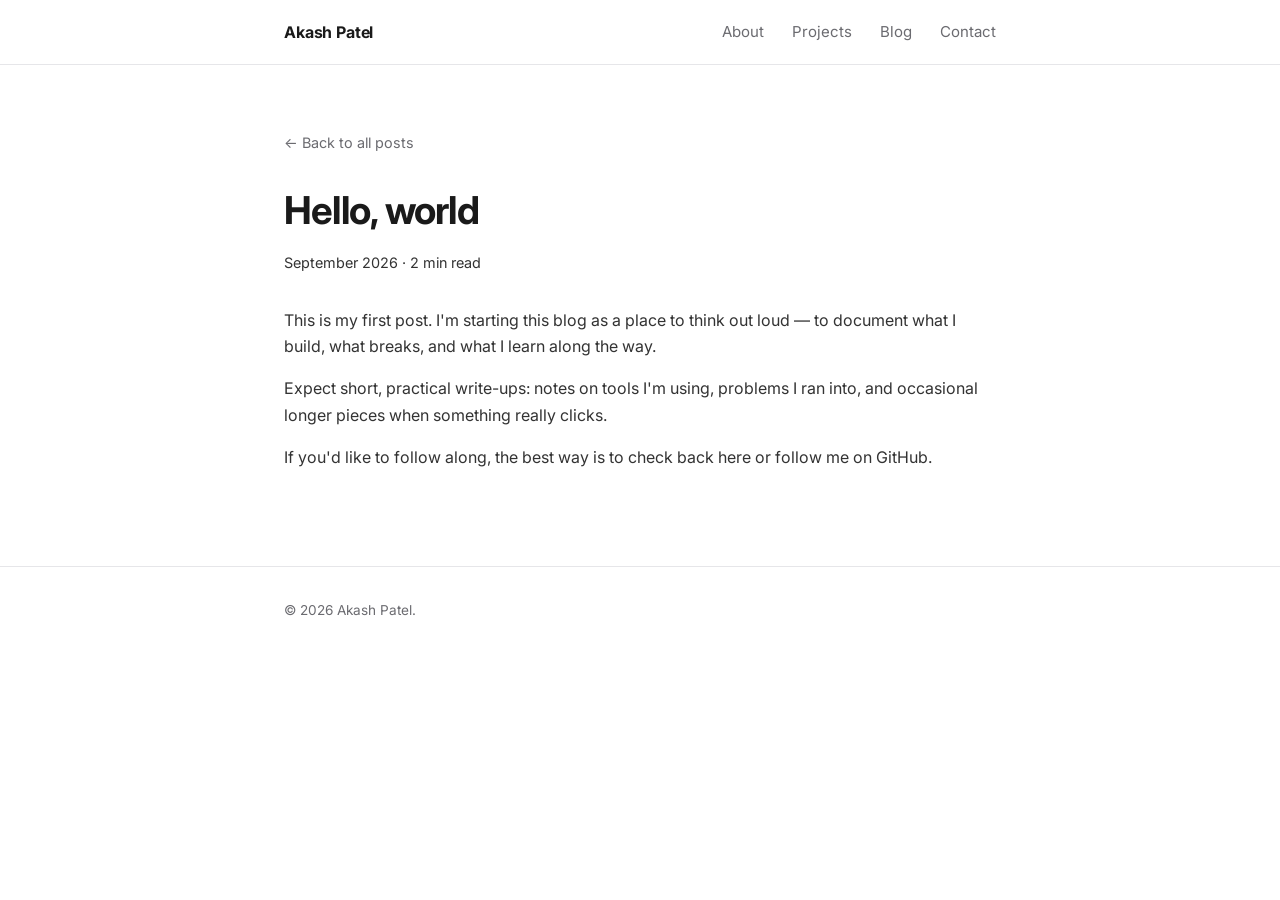
==== posts/hello-world.html @ 1980b05e "Add portfolio site: hero, about, projects, blog, contact" ====
<!DOCTYPE html>
<html lang="en">
<head>
  <meta charset="UTF-8" />
  <meta name="viewport" content="width=device-width, initial-scale=1.0" />
  <title>Hello, world — Akash Patel</title>
  <meta name="description" content="Why I'm starting to write, and what to expect here." />
  <link rel="preconnect" href="https://fonts.googleapis.com" />
  <link rel="preconnect" href="https://fonts.gstatic.com" crossorigin />
  <link href="https://fonts.googleapis.com/css2?family=Inter:wght@400;500;600;700&display=swap" rel="stylesheet" />
  <link rel="stylesheet" href="../styles.css" />
</head>
<body>
  <header class="site-header">
    <nav class="nav container">
      <a href="../index.html" class="nav__brand">Akash Patel</a>
      <ul class="nav__links">
        <li><a href="../index.html#about">About</a></li>
        <li><a href="../index.html#projects">Projects</a></li>
        <li><a href="../index.html#blog">Blog</a></li>
        <li><a href="../index.html#contact">Contact</a></li>
      </ul>
    </nav>
  </header>

  <main class="article container">
    <a href="../index.html#blog" class="article__back">← Back to all posts</a>
    <h1>Hello, world</h1>
    <p class="article__meta">September 2026 · 2 min read</p>

    <p>
      This is my first post. I'm starting this blog as a place to think out loud —
      to document what I build, what breaks, and what I learn along the way.
    </p>
    <p>
      Expect short, practical write-ups: notes on tools I'm using, problems I ran
      into, and occasional longer pieces when something really clicks.
    </p>
    <p>
      If you'd like to follow along, the best way is to check back here or follow
      me on GitHub.
    </p>
  </main>

  <footer class="site-footer">
    <div class="container">
      <p>© <span id="year"></span> Akash Patel.</p>
    </div>
  </footer>

  <script src="../script.js"></script>
</body>
</html>
---- styles.css ----
:root {
  --bg: #ffffff;
  --bg-soft: #f7f7f8;
  --text: #1a1a1a;
  --text-muted: #6b6b70;
  --border: #e6e6e9;
  --accent: #2563eb;
  --accent-soft: #eff4ff;
  --radius: 12px;
  --max-width: 760px;
}

* { box-sizing: border-box; }

html { scroll-behavior: smooth; }

body {
  margin: 0;
  font-family: "Inter", -apple-system, BlinkMacSystemFont, "Segoe UI", sans-serif;
  background: var(--bg);
  color: var(--text);
  line-height: 1.65;
  -webkit-font-smoothing: antialiased;
}

.container {
  width: 100%;
  max-width: var(--max-width);
  margin: 0 auto;
  padding: 0 24px;
}

a { color: inherit; text-decoration: none; }

/* Header */
.site-header {
  position: sticky;
  top: 0;
  z-index: 50;
  background: rgba(255, 255, 255, 0.85);
  backdrop-filter: saturate(180%) blur(12px);
  border-bottom: 1px solid var(--border);
}

.nav {
  display: flex;
  align-items: center;
  justify-content: space-between;
  height: 64px;
}

.nav__brand {
  font-weight: 700;
  letter-spacing: -0.01em;
}

.nav__links {
  display: flex;
  gap: 28px;
  list-style: none;
  margin: 0;
  padding: 0;
  font-size: 0.94rem;
}

.nav__links a {
  color: var(--text-muted);
  transition: color 0.15s ease;
}

.nav__links a:hover { color: var(--text); }

.nav__toggle {
  display: none;
  flex-direction: column;
  gap: 5px;
  background: none;
  border: 0;
  cursor: pointer;
  padding: 8px;
}

.nav__toggle span {
  display: block;
  width: 20px;
  height: 2px;
  background: var(--text);
  border-radius: 2px;
}

/* Hero */
.hero {
  padding: 96px 24px 72px;
}

.hero__eyebrow {
  margin: 0 0 8px;
  color: var(--accent);
  font-weight: 600;
  font-size: 0.9rem;
  letter-spacing: 0.02em;
}

.hero__title {
  margin: 0;
  font-size: clamp(2.4rem, 6vw, 3.4rem);
  line-height: 1.1;
  letter-spacing: -0.03em;
}

.hero__subtitle {
  margin: 20px 0 0;
  font-size: 1.15rem;
  color: var(--text-muted);
  max-width: 52ch;
}

.hero__actions {
  display: flex;
  gap: 12px;
  margin-top: 32px;
  flex-wrap: wrap;
}

/* Buttons */
.btn {
  display: inline-block;
  padding: 11px 20px;
  border-radius: 999px;
  font-size: 0.94rem;
  font-weight: 500;
  transition: transform 0.15s ease, background 0.15s ease, border-color 0.15s ease;
}

.btn:hover { transform: translateY(-1px); }

.btn--primary {
  background: var(--text);
  color: #fff;
}

.btn--primary:hover { background: #000; }

.btn--ghost {
  border: 1px solid var(--border);
  color: var(--text);
}

.btn--ghost:hover { border-color: var(--text); }

/* Sections */
.section {
  padding: 56px 24px;
  border-top: 1px solid var(--border);
}

.section__title {
  margin: 0 0 28px;
  font-size: 1.4rem;
  letter-spacing: -0.02em;
}

/* About */
.about p {
  margin: 0 0 16px;
  color: var(--text-muted);
}

.about__highlights {
  list-style: none;
  padding: 0;
  margin: 0 0 16px;
  display: flex;
  flex-direction: column;
  gap: 12px;
}

.about__highlights li {
  padding-left: 20px;
  position: relative;
  color: var(--text-muted);
  line-height: 1.6;
}

.about__highlights li::before {
  content: "▸";
  position: absolute;
  left: 0;
  color: var(--accent);
}

.skills {
  margin: 44px 0 0;
}

.skills__title {
  margin: 0 0 4px;
  font-size: 1.05rem;
  letter-spacing: -0.01em;
}

.skills__grid {
  display: grid;
  grid-template-columns: repeat(2, minmax(0, 1fr));
  gap: 1px;
  margin-top: 20px;
  background: var(--border);
  border: 1px solid var(--border);
  border-radius: var(--radius);
  overflow: hidden;
}

.skills__group {
  background: var(--bg);
  padding: 18px 22px;
}

.skills__label {
  display: block;
  font-size: 0.8rem;
  font-weight: 600;
  letter-spacing: 0.06em;
  text-transform: uppercase;
  color: var(--accent);
  margin-bottom: 6px;
}

.skills__list {
  margin: 0;
  font-size: 0.92rem;
  color: var(--text-muted);
  line-height: 1.6;
}

@media (max-width: 640px) {
  .skills__grid { grid-template-columns: 1fr; }
}

/* Projects */
.grid {
  display: grid;
  gap: 16px;
}

.card {
  border: 1px solid var(--border);
  border-radius: var(--radius);
  padding: 22px;
  transition: border-color 0.15s ease, box-shadow 0.15s ease;
}

.card:hover {
  border-color: #d0d0d6;
  box-shadow: 0 6px 24px rgba(0, 0, 0, 0.05);
}

.card__title {
  margin: 0 0 8px;
  font-size: 1.05rem;
}

.card__desc {
  margin: 0 0 14px;
  color: var(--text-muted);
  font-size: 0.95rem;
}

.card__desc code {
  font-family: ui-monospace, SFMono-Regular, "SF Mono", Menlo, monospace;
  font-size: 0.85em;
  padding: 1px 5px;
  border-radius: 5px;
  background: var(--bg-soft);
  border: 1px solid var(--border);
  color: var(--text);
}

.tags {
  display: flex;
  flex-wrap: wrap;
  gap: 6px;
  list-style: none;
  margin: 0 0 16px;
  padding: 0;
}

.tags li {
  font-size: 0.75rem;
  padding: 3px 9px;
  border-radius: 6px;
  background: var(--accent-soft);
  color: var(--accent);
  font-weight: 500;
}

.card__links {
  display: flex;
  gap: 18px;
}

.link {
  color: var(--accent);
  font-size: 0.9rem;
  font-weight: 500;
}

.link:hover { text-decoration: underline; }

/* Blog */
.posts {
  list-style: none;
  margin: 0;
  padding: 0;
}

.post a {
  display: grid;
  grid-template-columns: 90px 1fr;
  gap: 4px 20px;
  padding: 18px 0;
  border-bottom: 1px solid var(--border);
  transition: opacity 0.15s ease;
}

.post:first-child a { border-top: 1px solid var(--border); }

.post a:hover { opacity: 0.7; }

.post__date {
  grid-row: span 2;
  color: var(--text-muted);
  font-size: 0.85rem;
  padding-top: 2px;
}

.post__title {
  font-weight: 600;
}

.post__excerpt {
  color: var(--text-muted);
  font-size: 0.92rem;
}

/* Contact */
.contact__text {
  color: var(--text-muted);
  margin: 0 0 16px;
}

.contact__links {
  display: flex;
  gap: 24px;
  flex-wrap: wrap;
}

/* Footer */
.site-footer {
  border-top: 1px solid var(--border);
  padding: 32px 0;
  color: var(--text-muted);
  font-size: 0.85rem;
}

.site-footer p { margin: 0; }

/* Article (blog post) */
.article {
  padding: 64px 24px 80px;
}

.article__back {
  font-size: 0.9rem;
  color: var(--text-muted);
}

.article__back:hover { color: var(--text); }

.article h1 {
  margin: 24px 0 8px;
  font-size: clamp(1.8rem, 5vw, 2.4rem);
  letter-spacing: -0.02em;
}

.article__meta {
  color: var(--text-muted);
  font-size: 0.9rem;
  margin: 0 0 32px;
}

.article p { color: #333; }

/* Mobile */
@media (max-width: 640px) {
  .nav__toggle { display: flex; }

  .nav__links {
    position: absolute;
    top: 64px;
    left: 0;
    right: 0;
    flex-direction: column;
    gap: 0;
    background: #fff;
    border-bottom: 1px solid var(--border);
    padding: 8px 24px 16px;
    display: none;
  }

  .nav__links.is-open { display: flex; }

  .nav__links li { padding: 10px 0; }

  .hero { padding: 64px 24px 48px; }

  .post a { grid-template-columns: 1fr; }

  .post__date { grid-row: auto; }
}
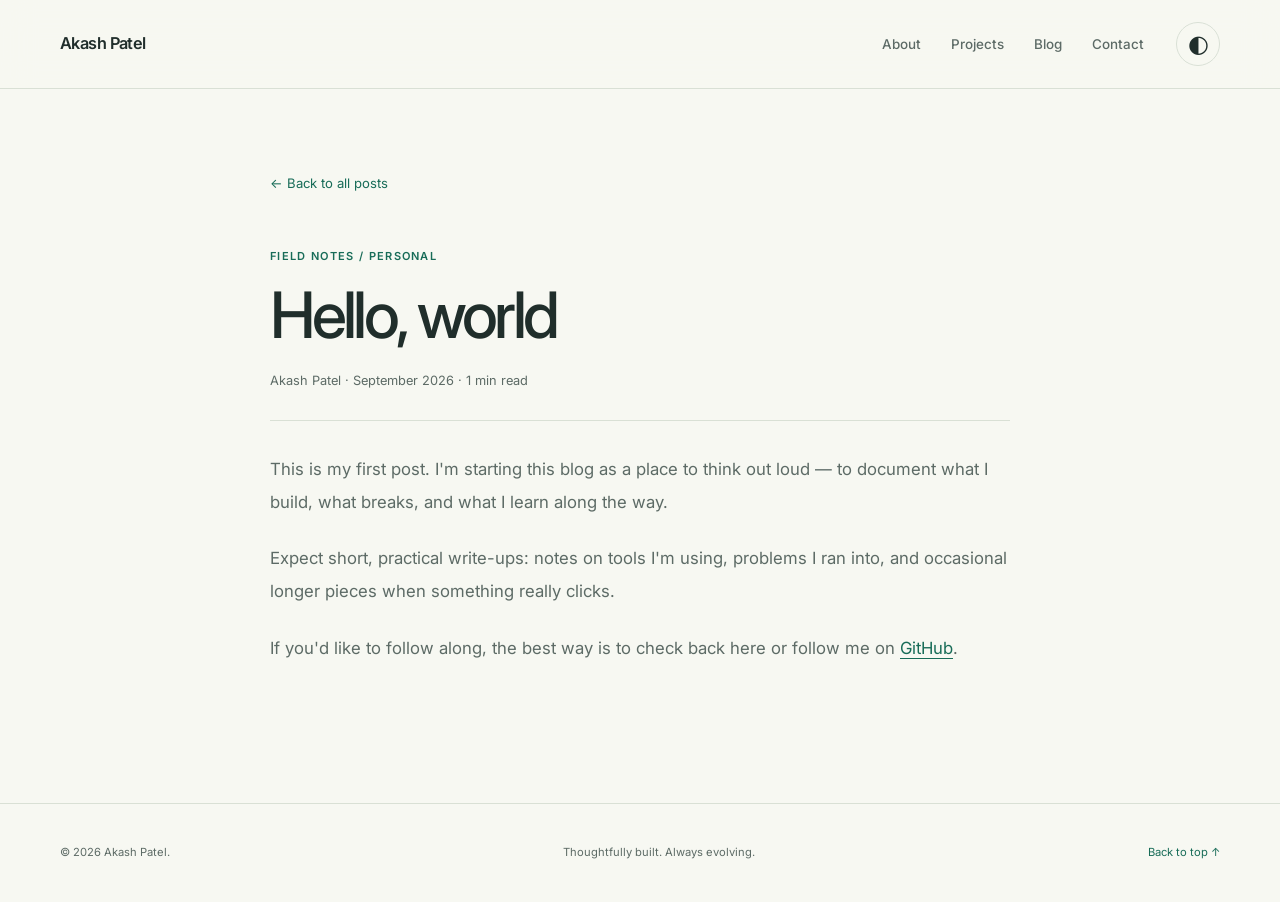
==== commit aed6ee07: "update design" ====
--- a/posts/hello-world.html
+++ b/posts/hello-world.html
@@ -5,29 +5,48 @@
   <meta name="viewport" content="width=device-width, initial-scale=1.0" />
   <title>Hello, world — Akash Patel</title>
   <meta name="description" content="Why I'm starting to write, and what to expect here." />
+  <meta name="color-scheme" content="light dark" />
+  <meta name="theme-color" content="#f7f8f2" />
+  <link rel="canonical" href="https://akash306.github.io/posts/hello-world.html" />
+  <meta property="og:type" content="article" />
+  <meta property="og:title" content="Hello, world — Akash Patel" />
+  <meta property="og:description" content="Why I'm starting to write, and what to expect here." />
+  <meta property="og:url" content="https://akash306.github.io/posts/hello-world.html" />
+  <meta name="twitter:card" content="summary" />
+  <script src="../theme.js"></script>
   <link rel="preconnect" href="https://fonts.googleapis.com" />
   <link rel="preconnect" href="https://fonts.gstatic.com" crossorigin />
   <link href="https://fonts.googleapis.com/css2?family=Inter:wght@400;500;600;700&display=swap" rel="stylesheet" />
   <link rel="stylesheet" href="../styles.css" />
 </head>
 <body>
+  <a class="skip-link" href="#top">Skip to content</a>
   <header class="site-header">
-    <nav class="nav container">
+    <nav class="nav container" aria-label="Main navigation">
       <a href="../index.html" class="nav__brand">Akash Patel</a>
-      <ul class="nav__links">
+      <ul class="nav__links" id="nav-links">
         <li><a href="../index.html#about">About</a></li>
         <li><a href="../index.html#projects">Projects</a></li>
         <li><a href="../index.html#blog">Blog</a></li>
         <li><a href="../index.html#contact">Contact</a></li>
       </ul>
+      <div class="nav__controls">
+        <button class="theme-toggle" type="button" aria-label="Switch to dark theme" hidden><span aria-hidden="true">◐</span></button>
+        <button class="nav__toggle" type="button" aria-label="Open navigation" aria-expanded="false" aria-controls="nav-links">
+          <span></span><span></span>
+        </button>
+      </div>
     </nav>
   </header>
 
-  <main class="article container">
+  <main id="top" class="article container" tabindex="-1">
     <a href="../index.html#blog" class="article__back">← Back to all posts</a>
+    <article>
+    <p class="section__eyebrow">FIELD NOTES / PERSONAL</p>
     <h1>Hello, world</h1>
-    <p class="article__meta">September 2026 · 2 min read</p>
+    <p class="article__meta">Akash Patel · <time datetime="2026-09">September 2026</time> · 1 min read</p>
 
+    <div class="article__body">
     <p>
       This is my first post. I'm starting this blog as a place to think out loud —
       to document what I build, what breaks, and what I learn along the way.
@@ -38,13 +57,17 @@
     </p>
     <p>
       If you'd like to follow along, the best way is to check back here or follow
-      me on GitHub.
+      me on <a href="https://github.com/akash306" target="_blank" rel="noopener noreferrer">GitHub<span class="sr-only"> (opens in a new tab)</span></a>.
     </p>
+    </div>
+    </article>
   </main>
 
   <footer class="site-footer">
-    <div class="container">
-      <p>© <span id="year"></span> Akash Patel.</p>
+    <div class="container footer__inner">
+      <p>© <span id="year">2026</span> Akash Patel.</p>
+      <p>Thoughtfully built. Always evolving.</p>
+      <a href="#top" class="footer__top">Back to top ↑</a>
     </div>
   </footer>
 
--- a/styles.css
+++ b/styles.css
@@ -1,419 +1,274 @@
 :root {
-  --bg: #ffffff;
-  --bg-soft: #f7f7f8;
-  --text: #1a1a1a;
-  --text-muted: #6b6b70;
-  --border: #e6e6e9;
-  --accent: #2563eb;
-  --accent-soft: #eff4ff;
-  --radius: 12px;
-  --max-width: 760px;
+  color-scheme: light;
+  --bg: #f7f8f2;
+  --surface: #fffefb;
+  --bg-soft: #eef1e9;
+  --text: #202e2b;
+  --text-muted: #5d6b66;
+  --border: #d9e0d5;
+  --accent: #186c58;
+  --accent-soft: #e4eee5;
+  --button-text: #ffffff;
+  --header-bg: #f7f8f2ed;
+  --shadow: 0 20px 65px #24392c0a;
+  --radius: 18px;
+  --max-width: 1160px;
+}
+
+:root[data-theme="dark"] {
+  color-scheme: dark;
+  --bg: #111c19;
+  --surface: #172520;
+  --bg-soft: #1d2e27;
+  --text: #edf2e8;
+  --text-muted: #a8b8af;
+  --border: #32483b;
+  --accent: #a7d9b1;
+  --accent-soft: #253f30;
+  --button-text: #152b20;
+  --header-bg: #111c19ed;
+  --shadow: 0 20px 65px #0000001a;
+}
+
+@media (prefers-color-scheme: dark) {
+  :root:not([data-theme]) {
+    color-scheme: dark;
+    --bg: #111c19;
+    --surface: #172520;
+    --bg-soft: #1d2e27;
+    --text: #edf2e8;
+    --text-muted: #a8b8af;
+    --border: #32483b;
+    --accent: #a7d9b1;
+    --accent-soft: #253f30;
+    --button-text: #152b20;
+    --header-bg: #111c19ed;
+    --shadow: 0 20px 65px #0000001a;
+  }
 }
 
 * { box-sizing: border-box; }
-
-html { scroll-behavior: smooth; }
-
+html { scroll-behavior: smooth; scroll-padding-top: 104px; }
 body {
   margin: 0;
-  font-family: "Inter", -apple-system, BlinkMacSystemFont, "Segoe UI", sans-serif;
   background: var(--bg);
   color: var(--text);
-  line-height: 1.65;
+  font-family: "Inter", -apple-system, BlinkMacSystemFont, "Segoe UI", sans-serif;
+  line-height: 1.7;
   -webkit-font-smoothing: antialiased;
 }
-
-.container {
-  width: 100%;
-  max-width: var(--max-width);
-  margin: 0 auto;
-  padding: 0 24px;
-}
-
+::selection { background: var(--accent); color: var(--button-text); }
 a { color: inherit; text-decoration: none; }
-
-/* Header */
-.site-header {
-  position: sticky;
-  top: 0;
-  z-index: 50;
-  background: rgba(255, 255, 255, 0.85);
-  backdrop-filter: saturate(180%) blur(12px);
-  border-bottom: 1px solid var(--border);
-}
-
-.nav {
-  display: flex;
-  align-items: center;
-  justify-content: space-between;
-  height: 64px;
-}
-
-.nav__brand {
-  font-weight: 700;
-  letter-spacing: -0.01em;
-}
-
-.nav__links {
-  display: flex;
-  gap: 28px;
-  list-style: none;
-  margin: 0;
-  padding: 0;
-  font-size: 0.94rem;
-}
-
-.nav__links a {
-  color: var(--text-muted);
-  transition: color 0.15s ease;
-}
-
-.nav__links a:hover { color: var(--text); }
-
-.nav__toggle {
-  display: none;
-  flex-direction: column;
-  gap: 5px;
-  background: none;
-  border: 0;
-  cursor: pointer;
-  padding: 8px;
-}
-
-.nav__toggle span {
-  display: block;
-  width: 20px;
-  height: 2px;
-  background: var(--text);
-  border-radius: 2px;
-}
-
-/* Hero */
-.hero {
-  padding: 96px 24px 72px;
-}
-
-.hero__eyebrow {
-  margin: 0 0 8px;
-  color: var(--accent);
-  font-weight: 600;
-  font-size: 0.9rem;
-  letter-spacing: 0.02em;
-}
-
-.hero__title {
-  margin: 0;
-  font-size: clamp(2.4rem, 6vw, 3.4rem);
-  line-height: 1.1;
-  letter-spacing: -0.03em;
-}
-
-.hero__subtitle {
-  margin: 20px 0 0;
-  font-size: 1.15rem;
-  color: var(--text-muted);
-  max-width: 52ch;
-}
-
-.hero__actions {
-  display: flex;
-  gap: 12px;
-  margin-top: 32px;
-  flex-wrap: wrap;
-}
-
-/* Buttons */
-.btn {
-  display: inline-block;
-  padding: 11px 20px;
-  border-radius: 999px;
-  font-size: 0.94rem;
-  font-weight: 500;
-  transition: transform 0.15s ease, background 0.15s ease, border-color 0.15s ease;
-}
-
-.btn:hover { transform: translateY(-1px); }
-
-.btn--primary {
-  background: var(--text);
-  color: #fff;
-}
-
-.btn--primary:hover { background: #000; }
-
-.btn--ghost {
-  border: 1px solid var(--border);
-  color: var(--text);
-}
-
-.btn--ghost:hover { border-color: var(--text); }
-
-/* Sections */
-.section {
-  padding: 56px 24px;
-  border-top: 1px solid var(--border);
-}
-
-.section__title {
-  margin: 0 0 28px;
-  font-size: 1.4rem;
-  letter-spacing: -0.02em;
-}
-
-/* About */
-.about p {
-  margin: 0 0 16px;
-  color: var(--text-muted);
-}
-
-.about__highlights {
-  list-style: none;
-  padding: 0;
-  margin: 0 0 16px;
-  display: flex;
-  flex-direction: column;
-  gap: 12px;
-}
-
-.about__highlights li {
-  padding-left: 20px;
-  position: relative;
-  color: var(--text-muted);
-  line-height: 1.6;
-}
-
-.about__highlights li::before {
-  content: "▸";
-  position: absolute;
-  left: 0;
-  color: var(--accent);
-}
-
-.skills {
-  margin: 44px 0 0;
-}
-
-.skills__title {
-  margin: 0 0 4px;
-  font-size: 1.05rem;
-  letter-spacing: -0.01em;
-}
-
-.skills__grid {
-  display: grid;
-  grid-template-columns: repeat(2, minmax(0, 1fr));
-  gap: 1px;
-  margin-top: 20px;
-  background: var(--border);
-  border: 1px solid var(--border);
-  border-radius: var(--radius);
-  overflow: hidden;
-}
-
-.skills__group {
-  background: var(--bg);
-  padding: 18px 22px;
-}
-
-.skills__label {
-  display: block;
-  font-size: 0.8rem;
-  font-weight: 600;
-  letter-spacing: 0.06em;
-  text-transform: uppercase;
-  color: var(--accent);
-  margin-bottom: 6px;
-}
-
-.skills__list {
-  margin: 0;
-  font-size: 0.92rem;
-  color: var(--text-muted);
-  line-height: 1.6;
-}
-
-@media (max-width: 640px) {
+button { font: inherit; color: inherit; cursor: pointer; }
+button, a { -webkit-tap-highlight-color: transparent; }
+[hidden] { display: none !important; }
+:focus-visible { outline: 3px solid var(--accent); outline-offset: 5px; border-radius: 3px; }
+.container { width: min(100% - 64px, var(--max-width)); margin-inline: auto; }
+.sr-only { position: absolute; width: 1px; height: 1px; padding: 0; margin: -1px; overflow: hidden; clip-path: inset(50%); white-space: nowrap; border: 0; }
+.skip-link { position: fixed; top: 12px; left: 16px; z-index: 100; padding: 12px 20px; background: var(--accent); color: var(--button-text); border-radius: 8px; transform: translateY(-180%); }
+.skip-link:focus { transform: translateY(0); }
+
+/* Navigation */
+.site-header { position: sticky; top: 0; z-index: 50; background: var(--header-bg); backdrop-filter: blur(16px); border-bottom: 1px solid var(--border); }
+.nav { min-height: 88px; display: flex; align-items: center; gap: 32px; }
+.nav__brand { display: inline-flex; align-items: baseline; gap: 1px; font-size: 1.02rem; font-weight: 600; letter-spacing: -.035em; margin-right: auto; white-space: nowrap; }
+.brand-dot { color: var(--accent); }
+.nav__links { display: flex; align-items: center; gap: 30px; list-style: none; margin: 0; padding: 0; font-size: .84rem; font-weight: 500; }
+.nav__links a { display: inline-flex; align-items: center; min-height: 44px; color: var(--text-muted); position: relative; }
+.nav__links a:hover, .nav__links a[aria-current="location"] { color: var(--accent); }
+.nav__links a[aria-current="location"]::after { content: ""; position: absolute; bottom: 2px; left: 0; right: 0; height: 2px; background: var(--accent); }
+.nav__controls { display: flex; gap: 10px; align-items: center; }
+.theme-toggle, .nav__toggle { width: 44px; height: 44px; padding: 0; border: 1px solid var(--border); border-radius: 50%; background: transparent; }
+.theme-toggle { display: grid; place-items: center; font-size: 1.5rem; line-height: 1; }
+.theme-toggle:hover, .nav__toggle:hover { background: var(--accent-soft); border-color: var(--accent); }
+.nav__toggle { display: none; flex-direction: column; justify-content: center; align-items: center; gap: 6px; }
+.nav__toggle span { width: 17px; height: 1.5px; background: var(--text); transition: transform .2s; }
+.nav__toggle[aria-expanded="true"] span:first-child { transform: translateY(3.75px) rotate(45deg); }
+.nav__toggle[aria-expanded="true"] span:last-child { transform: translateY(-3.75px) rotate(-45deg); }
+
+/* Hero and illustrated system diagram */
+.hero { display: grid; grid-template-columns: 1.35fr 1fr; align-items: center; gap: 54px; padding-top: 104px; }
+.hero__eyebrow, .section__eyebrow { margin: 0 0 24px; font-size: .69rem; font-weight: 600; letter-spacing: .12em; color: var(--accent); text-transform: uppercase; }
+.hero__eyebrow { display: flex; align-items: center; gap: 10px; }
+.status-dot { display: inline-block; width: 7px; height: 7px; border-radius: 50%; background: var(--accent); flex: 0 0 auto; box-shadow: 0 0 0 4px var(--accent-soft); }
+.hero__title { margin: 0; font-size: clamp(2.8rem, 4.9vw, 4.3rem); line-height: 1.09; font-weight: 500; letter-spacing: -.065em; }
+.hero__title > span { color: var(--accent); }
+.hero__subtitle { color: var(--text-muted); font-size: 1rem; max-width: 49ch; margin: 26px 0 0; line-height: 1.85; }
+.hero__actions { display: flex; flex-wrap: wrap; gap: 12px; margin-top: 30px; }
+.btn { display: inline-flex; align-items: center; justify-content: center; gap: 22px; min-height: 48px; padding: 11px 21px; border: 1px solid transparent; border-radius: 7px; font-size: .82rem; font-weight: 500; transition: transform .2s, box-shadow .2s, border-color .2s; }
+.btn:hover { transform: translateY(-2px); box-shadow: var(--shadow); }
+.btn--primary { background: var(--accent); color: var(--button-text); }
+.btn--ghost { border-color: var(--border); background: transparent; }
+.btn--ghost:hover { border-color: var(--accent); }
+.hero__note { color: var(--text-muted); margin-top: 26px; font-size: .65rem; }
+.hero__note span { padding: 0 6px; color: var(--accent); }
+.system-visual { padding: 24px; border: 1px solid var(--border); border-radius: var(--radius); background-color: var(--bg-soft); background-image: radial-gradient(var(--border) .8px, transparent .8px); background-size: 16px 16px; box-shadow: var(--shadow); transform: rotate(2deg); }
+.system-visual__top, .system-visual__bottom, .project-visual__label, .project-visual__footer { display: flex; justify-content: space-between; align-items: center; gap: 12px; font-family: ui-monospace, SFMono-Regular, Menlo, monospace; font-size: .6rem; color: var(--text-muted); }
+.system-visual__top { margin-bottom: 30px; letter-spacing: .04em; }
+.system-node { display: flex; align-items: center; gap: 13px; padding: 18px 15px; border: 1px solid var(--border); border-radius: 9px; background: var(--surface); }
+.system-node--accent { border-color: var(--accent); background: var(--accent-soft); }
+.node-icon { width: 36px; height: 36px; display: grid; place-items: center; border: 1px solid var(--border); border-radius: 8px; font-size: 1.4rem; color: var(--accent); flex-shrink: 0; }
+.system-node small { display: block; font-size: .55rem; letter-spacing: .07em; color: var(--text-muted); }
+.system-node strong { display: block; margin-top: 3px; font-size: .8rem; font-weight: 500; }
+.node-dot { width: 5px; height: 5px; margin-left: auto; background: var(--accent); border-radius: 50%; flex-shrink: 0; }
+.system-connector { height: 40px; margin-left: 33px; padding: 10px 0 0 20px; border-left: 1px dashed var(--accent); font: .57rem ui-monospace, SFMono-Regular, Menlo, monospace; color: var(--text-muted); }
+.system-visual__bottom { margin-top: 26px; justify-content: flex-start; }
+.system-visual__bottom > :last-child { margin-left: auto; font-size: 1.2rem; }
+.system-visual__bottom .status-dot { width: 5px; height: 5px; }
+.hero__bottom { grid-column: 1 / -1; display: flex; justify-content: space-between; gap: 20px; border-top: 1px solid var(--border); padding: 22px 0; margin-top: 24px; font-size: .72rem; color: var(--text-muted); }
+.hero__bottom a { color: var(--accent); }
+.hero__bottom a span { margin-left: 16px; }
+
+/* About and skills */
+.section { padding-block: 84px; border-top: 1px solid var(--border); }
+.section__heading { margin-bottom: 34px; }
+.section__eyebrow { margin-bottom: 14px; }
+.section__title { font-size: clamp(1.9rem, 3.2vw, 2.65rem); font-weight: 500; letter-spacing: -.05em; line-height: 1.2; margin: 0; text-wrap: balance; }
+.section__description { color: var(--text-muted); font-size: .92rem; margin: 16px 0 0; }
+.about__intro { color: var(--text-muted); font-size: 1.07rem; line-height: 1.9; max-width: 78ch; margin: 0; }
+.about__intro strong { color: var(--text); font-weight: 500; }
+.metrics { display: grid; grid-template-columns: repeat(3, 1fr); padding-block: 34px; margin-block: 34px 42px; border-block: 1px solid var(--border); }
+.metric { display: flex; flex-direction: column; padding-left: 30px; border-left: 1px solid var(--border); }
+.metric:first-child { padding-left: 0; border-left: 0; }
+.metric > strong { font-size: clamp(2.5rem, 4.5vw, 3.5rem); line-height: 1.2; font-weight: 500; letter-spacing: -.07em; }
+.metric > strong > span { color: var(--accent); }
+.metric > span { font-size: .75rem; color: var(--text-muted); margin-top: 10px; }
+.subsection-title, .skills__title { font-size: 1.08rem; font-weight: 500; letter-spacing: -.03em; margin: 0; }
+.about__highlights { list-style: none; padding: 0; margin: 22px 0 0; display: grid; grid-template-columns: repeat(2, 1fr); gap: 22px 40px; }
+.about__highlights li { display: flex; gap: 18px; padding: 20px 0; }
+.highlight-number { font: .7rem ui-monospace, SFMono-Regular, Menlo, monospace; color: var(--accent); padding-top: 5px; }
+.about__highlights strong { font-size: .93rem; font-weight: 600; letter-spacing: -.02em; }
+.about__highlights p { color: var(--text-muted); font-size: .85rem; line-height: 1.8; margin: 8px 0 0; }
+.skills { margin-top: 44px; }
+.skills__heading { display: flex; justify-content: space-between; align-items: baseline; gap: 16px; }
+.skills__heading > span { color: var(--text-muted); font-size: .76rem; }
+.skills__grid { display: grid; grid-template-columns: repeat(4, minmax(0, 1fr)); gap: 1px; margin-top: 24px; background: var(--border); border: 1px solid var(--border); border-radius: 12px; overflow: hidden; }
+.skills__group { padding: 24px 20px; background: var(--surface); }
+.skills__label { color: var(--accent); font-size: .65rem; font-weight: 600; letter-spacing: .05em; text-transform: uppercase; }
+.skills__list { color: var(--text-muted); font-size: .8rem; line-height: 1.9; margin: 12px 0 0; }
+
+/* Selected project */
+.section__heading--split { display: flex; align-items: end; justify-content: space-between; gap: 30px; }
+.section__heading--split > .link { flex-shrink: 0; }
+.card { display: grid; grid-template-columns: .9fr 1.1fr; overflow: hidden; background: var(--surface); border: 1px solid var(--border); border-radius: var(--radius); transition: box-shadow .2s, border-color .2s; }
+.card:hover { border-color: var(--accent); box-shadow: var(--shadow); }
+.project-visual { min-height: 355px; display: flex; flex-direction: column; justify-content: space-between; padding: 28px; background: var(--accent-soft); border-right: 1px solid var(--border); }
+.project-visual__label { color: var(--accent); letter-spacing: .08em; }
+.waveform { width: 100%; max-width: 380px; align-self: center; color: var(--accent); }
+.project-visual__footer { color: var(--accent); font-size: .68rem; }
+.audio-icon { display: grid; place-items: center; width: 36px; height: 36px; border: 1px solid var(--accent); border-radius: 50%; font-size: 1.1rem; }
+.card__body { padding: 38px; align-self: center; }
+.card__body .section__eyebrow { font-size: .6rem; }
+.card__title { font-size: 1.65rem; font-weight: 500; letter-spacing: -.04em; line-height: 1.3; margin: 0 0 16px; }
+.card__desc { color: var(--text-muted); font-size: .88rem; line-height: 1.85; margin: 0 0 20px; }
+code { font-family: ui-monospace, SFMono-Regular, Menlo, monospace; font-size: .87em; background: var(--bg-soft); padding: 2px 4px; border-radius: 4px; color: var(--text); }
+.tags { display: flex; flex-wrap: wrap; gap: 7px; list-style: none; padding: 0; margin: 0 0 26px; }
+.tags li { padding: 3px 9px; font-size: .63rem; color: var(--text-muted); border: 1px solid var(--border); border-radius: 4px; }
+.link { display: inline-flex; align-items: center; gap: 16px; min-height: 44px; font-size: .8rem; font-weight: 500; color: var(--accent); }
+.link:hover { text-decoration: underline; text-underline-offset: 5px; }
+
+/* Writing and contact */
+.posts { list-style: none; padding: 0; margin: 0; }
+.post a { display: grid; grid-template-columns: 130px 1fr 44px; align-items: center; gap: 30px; padding: 30px 0; border-block: 1px solid var(--border); }
+.post__date { font: .66rem ui-monospace, SFMono-Regular, Menlo, monospace; color: var(--text-muted); }
+.post__title { margin: 0; font-size: 1.2rem; font-weight: 500; letter-spacing: -.03em; }
+.post__excerpt { font-size: .84rem; color: var(--text-muted); margin: 6px 0 0; }
+.post__arrow { display: grid; place-items: center; width: 44px; height: 44px; border-radius: 50%; border: 1px solid var(--border); color: var(--accent); transition: background .2s, transform .2s; }
+.post a:hover .post__arrow { background: var(--accent-soft); transform: translate(2px, -2px); }
+.post a:hover .post__title { color: var(--accent); }
+#contact { border-top: 0; padding-top: 0; }
+.contact-panel { position: relative; overflow: hidden; padding: 60px; background: var(--accent-soft); border: 1px solid var(--border); border-radius: var(--radius); }
+.contact-panel::after { content: "↗"; position: absolute; right: 50px; top: 38px; color: var(--accent); opacity: .12; font-size: 13rem; line-height: 1; pointer-events: none; }
+.contact-panel > * { position: relative; z-index: 1; }
+.contact-panel .section__title { font-size: clamp(2.1rem, 4vw, 3.5rem); }
+.contact-panel .section__title span { color: var(--accent); }
+.contact__text { color: var(--text-muted); font-size: .93rem; max-width: 51ch; margin: 20px 0 28px; }
+.contact__links { display: flex; flex-wrap: wrap; gap: 12px; }
+.contact__links .btn--ghost { border-color: var(--accent); }
+.site-footer { padding: 27px 0; border-top: 1px solid var(--border); font-size: .7rem; color: var(--text-muted); }
+.footer__inner { display: flex; justify-content: space-between; align-items: center; gap: 20px; flex-wrap: wrap; }
+.site-footer p { margin: 0; }
+.footer__top { display: inline-flex; align-items: center; min-height: 44px; color: var(--accent); }
+
+/* Blog article */
+.article { max-width: 740px; padding-block: 72px 100px; min-height: calc(100svh - 186px); }
+.article__back { display: inline-flex; align-items: center; min-height: 44px; font-size: .82rem; color: var(--accent); }
+.article__back:hover { text-decoration: underline; text-underline-offset: 5px; }
+.article .section__eyebrow { margin-top: 42px; }
+.article h1 { font-size: clamp(2.8rem, 6vw, 4rem); letter-spacing: -.06em; line-height: 1.1; font-weight: 500; margin: 0 0 20px; }
+.article__meta { color: var(--text-muted); font-size: .8rem; padding-bottom: 28px; margin-bottom: 32px; border-bottom: 1px solid var(--border); }
+.article__body p { color: var(--text-muted); font-size: 1.05rem; line-height: 1.95; margin: 0 0 24px; }
+.article__body a { color: var(--accent); text-decoration: underline; text-underline-offset: 4px; }
+
+/* Only animate visible content; nothing depends on animation to be readable. */
+@media (prefers-reduced-motion: no-preference) {
+  .hero__content { animation: enter .65s ease-out both; }
+  @keyframes enter { from { opacity: .5; transform: translateY(10px); } to { opacity: 1; transform: translateY(0); } }
+}
+
+@media (max-width: 1000px) {
+  .hero { gap: 32px; padding-top: 72px; }
+  .system-visual { padding: 20px; transform: none; }
+  .system-node { padding: 14px 10px; gap: 9px; }
+  .system-node strong { font-size: .7rem; }
+  .skills__grid { grid-template-columns: repeat(2, minmax(0, 1fr)); }
+  .card__body { padding: 28px; }
+}
+
+@media (max-width: 760px) {
+  .container { width: calc(100% - 40px); }
+  .nav { min-height: 76px; gap: 16px; flex-wrap: wrap; padding-block: 14px; }
+  .nav__brand { font-size: .96rem; }
+  .nav__controls { margin-left: auto; }
+  .nav__links { order: 3; flex-basis: 100%; justify-content: space-between; gap: 12px; }
+  .nav--interactive .nav__toggle { display: flex; }
+  .nav--interactive .nav__links { display: none; }
+  .nav--interactive .nav__links.is-open { display: flex; flex-direction: column; align-items: stretch; gap: 0; padding: 10px 0 4px; }
+  .nav--interactive .nav__links a { display: flex; min-height: 48px; padding: 0 12px; border-radius: 6px; }
+  .nav--interactive .nav__links a:hover { background: var(--accent-soft); }
+  .nav__links a[aria-current="location"]::after { display: none; }
+  .hero { grid-template-columns: 1fr; gap: 38px; padding-top: 56px; }
+  .hero__title { font-size: clamp(2.8rem, 8.6vw, 4.6rem); }
+  .hero__subtitle { max-width: 54ch; }
+  .hero__note { font-size: .61rem; }
+  .system-visual { max-width: 490px; width: 100%; justify-self: center; padding: 24px; }
+  .system-node { padding: 16px; }
+  .system-node strong { font-size: .85rem; }
+  .hero__bottom { margin-top: 0; font-size: .65rem; }
+  .section { padding-block: 56px; }
+  .section__heading--split { align-items: start; flex-direction: column; gap: 14px; }
+  .about__intro { font-size: .96rem; }
+  .metrics { padding-block: 26px; gap: 12px; }
+  .metric { padding-left: 16px; }
+  .metric > strong { font-size: 2.7rem; }
+  .metric > span { font-size: .65rem; }
+  .about__highlights { gap: 6px; grid-template-columns: 1fr; }
+  .skills__heading { flex-direction: column; gap: 6px; }
+  .skills__group { padding: 20px 16px; }
+  .card { grid-template-columns: 1fr; }
+  .project-visual { min-height: 280px; border-right: 0; border-bottom: 1px solid var(--border); }
+  .waveform { max-height: 140px; }
+  .post a { grid-template-columns: 1fr 44px; gap: 12px; }
+  .post__date { grid-column: 1; }
+  .post__content { grid-column: 1; }
+  .post__arrow { grid-column: 2; grid-row: 1 / 3; }
+  .contact-panel { padding: 34px 26px; }
+  .contact-panel::after { right: 12px; top: 28px; font-size: 8rem; }
+  .footer__inner { gap: 6px 20px; }
+  .footer__inner > p:nth-child(2) { display: none; }
+  .article { padding-block: 44px 64px; }
+}
+
+@media (max-width: 380px) {
+  .hero__title { font-size: 2.5rem; }
+  .hero__bottom { flex-direction: column; gap: 8px; }
   .skills__grid { grid-template-columns: 1fr; }
-}
-
-/* Projects */
-.grid {
-  display: grid;
-  gap: 16px;
-}
-
-.card {
-  border: 1px solid var(--border);
-  border-radius: var(--radius);
-  padding: 22px;
-  transition: border-color 0.15s ease, box-shadow 0.15s ease;
-}
-
-.card:hover {
-  border-color: #d0d0d6;
-  box-shadow: 0 6px 24px rgba(0, 0, 0, 0.05);
-}
-
-.card__title {
-  margin: 0 0 8px;
-  font-size: 1.05rem;
-}
-
-.card__desc {
-  margin: 0 0 14px;
-  color: var(--text-muted);
-  font-size: 0.95rem;
-}
-
-.card__desc code {
-  font-family: ui-monospace, SFMono-Regular, "SF Mono", Menlo, monospace;
-  font-size: 0.85em;
-  padding: 1px 5px;
-  border-radius: 5px;
-  background: var(--bg-soft);
-  border: 1px solid var(--border);
-  color: var(--text);
-}
-
-.tags {
-  display: flex;
-  flex-wrap: wrap;
-  gap: 6px;
-  list-style: none;
-  margin: 0 0 16px;
-  padding: 0;
-}
-
-.tags li {
-  font-size: 0.75rem;
-  padding: 3px 9px;
-  border-radius: 6px;
-  background: var(--accent-soft);
-  color: var(--accent);
-  font-weight: 500;
-}
-
-.card__links {
-  display: flex;
-  gap: 18px;
-}
-
-.link {
-  color: var(--accent);
-  font-size: 0.9rem;
-  font-weight: 500;
-}
-
-.link:hover { text-decoration: underline; }
-
-/* Blog */
-.posts {
-  list-style: none;
-  margin: 0;
-  padding: 0;
-}
-
-.post a {
-  display: grid;
-  grid-template-columns: 90px 1fr;
-  gap: 4px 20px;
-  padding: 18px 0;
-  border-bottom: 1px solid var(--border);
-  transition: opacity 0.15s ease;
-}
-
-.post:first-child a { border-top: 1px solid var(--border); }
-
-.post a:hover { opacity: 0.7; }
-
-.post__date {
-  grid-row: span 2;
-  color: var(--text-muted);
-  font-size: 0.85rem;
-  padding-top: 2px;
-}
-
-.post__title {
-  font-weight: 600;
-}
-
-.post__excerpt {
-  color: var(--text-muted);
-  font-size: 0.92rem;
-}
-
-/* Contact */
-.contact__text {
-  color: var(--text-muted);
-  margin: 0 0 16px;
-}
-
-.contact__links {
-  display: flex;
-  gap: 24px;
-  flex-wrap: wrap;
-}
-
-/* Footer */
-.site-footer {
-  border-top: 1px solid var(--border);
-  padding: 32px 0;
-  color: var(--text-muted);
-  font-size: 0.85rem;
-}
-
-.site-footer p { margin: 0; }
-
-/* Article (blog post) */
-.article {
-  padding: 64px 24px 80px;
-}
-
-.article__back {
-  font-size: 0.9rem;
-  color: var(--text-muted);
-}
-
-.article__back:hover { color: var(--text); }
-
-.article h1 {
-  margin: 24px 0 8px;
-  font-size: clamp(1.8rem, 5vw, 2.4rem);
-  letter-spacing: -0.02em;
-}
-
-.article__meta {
-  color: var(--text-muted);
-  font-size: 0.9rem;
-  margin: 0 0 32px;
-}
-
-.article p { color: #333; }
-
-/* Mobile */
-@media (max-width: 640px) {
-  .nav__toggle { display: flex; }
-
-  .nav__links {
-    position: absolute;
-    top: 64px;
-    left: 0;
-    right: 0;
-    flex-direction: column;
-    gap: 0;
-    background: #fff;
-    border-bottom: 1px solid var(--border);
-    padding: 8px 24px 16px;
-    display: none;
-  }
-
-  .nav__links.is-open { display: flex; }
-
-  .nav__links li { padding: 10px 0; }
-
-  .hero { padding: 64px 24px 48px; }
-
-  .post a { grid-template-columns: 1fr; }
-
-  .post__date { grid-row: auto; }
+  .metric > strong { font-size: 2.2rem; }
+  .metric { padding-left: 10px; }
+  .hero__actions .btn, .contact__links .btn { width: 100%; }
+}
+
+@media (prefers-reduced-motion: reduce) {
+  html { scroll-behavior: auto; }
+  *, *::before, *::after { animation: none !important; transition: none !important; }
 }
